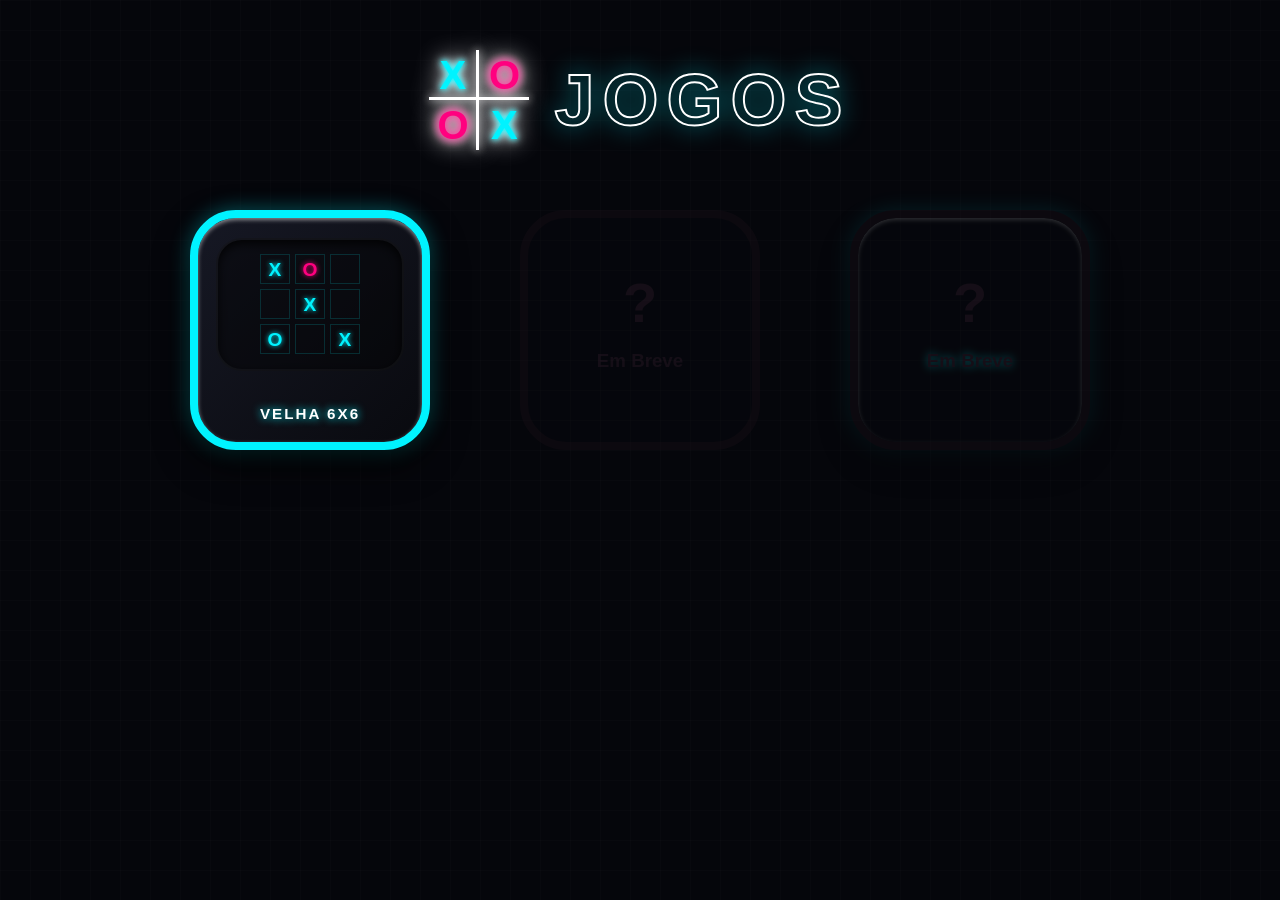
==== index.html @ 347503b6 "Ajuste na logo em formato de cruz e neon controlado" ====
<!DOCTYPE html>
<html lang="pt-BR">
<head>
    <meta charset="UTF-8">
    <meta name="viewport" content="width=device-width, initial-scale=1.0">
    <title>Jogos XO | Portal Futurista</title>
    <link rel="stylesheet" href="style.css">
</head>
<body>

    <header class="main-header">
        <div class="logo-box">
            <div class="logo-matrix-cruz">
                <span class="neon-cyan border-bottom border-right">X</span>
                <span class="neon-pink border-bottom">O</span>
                <span class="neon-pink border-right">O</span>
                <span class="neon-cyan">X</span>
            </div>
            <h1 class="logo-text-vazado">JOGOS</h1>
        </div>
    </header>

    <main class="portal-grid">
        
        <a href="./velha-neon/" class="game-square neon-border-cyan card-velha">
            <div class="game-thumbnail">
                <div class="thumb-grid">
                    <span>X</span><span>O</span><span></span>
                    <span></span><span>X</span><span></span>
                    <span>O</span><span></span><span>X</span>
                </div>
            </div>
            <div class="card-footer">
                <h3>Velha 6x6</h3>
            </div>
        </a>

        <div class="game-square neon-border-pink coming-soon">
            <div class="game-preview">?</div>
            <h3>Em Breve</h3>
        </div>

        <div class="game-square neon-border-cyan coming-soon">
            <div class="game-preview">?</div>
            <h3>Em Breve</h3>
        </div>

    </main>

</body>
</html>
---- style.css ----
/* Configuração Geral e Fundo Espacial */
body {
    margin: 0;
    padding: 0;
    background-color: #05060b;
    background-image: 
        linear-gradient(rgba(255, 255, 255, 0.01) 1px, transparent 1px),
        linear-gradient(90deg, rgba(255, 255, 255, 0.01) 1px, transparent 1px);
    background-size: 30px 30px;
    color: #ffffff;
    font-family: 'Segoe UI', Roboto, Helvetica, Arial, sans-serif;
    display: flex;
    flex-direction: column;
    align-items: center;
    min-height: 100vh;
}

/* --- CABEÇALHO COM LETRAS VAZADA --- */
.main-header {
    margin-top: 50px;
    margin-bottom: 60px;
    user-select: none;
}

.logo-box {
    display: flex;
    align-items: center;
    gap: 25px;
}

/* --- LOGO EM FORMATO DE CRUZ XOXO--- */
.logo-matrix-cruz {
    display: grid;
    grid-template-columns: repeat(2, 50px); /* Tamanho fixo para os quadrantes */
    grid-template-rows: repeat(2, 50px);
    font-size: 2.5rem;
    font-weight: 900;
    text-align: center;
    line-height: 50px; /* Alinha as letras verticalmente no centro do quadrante */
    user-select: none;
}

/* Criando as linhas da cruz com as bordas */
.border-right {
    border-right: 3px solid #ffffff;
}

.border-bottom {
    border-bottom: 3px solid #ffffff;
}

/* Aplica o efeito de luz neon branca/azulada na própria cruz de linhas */
.logo-matrix-cruz span {
    box-sizing: border-box;
/*AQUI CONTROLA O BRILHO DA CRUZ*/
    filter: drop-shadow(0 0 4px #ffffff) drop-shadow(0 0 12px rgba(255, 255, 255, 0.664));
}

/* Efeito Texto Vazado com Borda Neon */
.logo-text-vazado {
    font-size: 4.5rem;
    font-weight: 900;
    letter-spacing: 8px;
    margin: 0;
    color: transparent; /* Torna o interior da letra preto/invisível */
    -webkit-text-stroke: 2px #ffffff; /* Cria a linha do contorno */
    filter: drop-shadow(0 0 12px #00f3ff); /* Espalha o brilho azul nas bordas */
}

.neon-cyan {
    color: #00f3ff;
    text-shadow: 0 0 05px #00f3ff, 0 0 10px rgba(0, 242, 255, 0.404);
}

.neon-pink {
    color: #ff007f;
    text-shadow: 0 0 10px #ff007f, 0 0 10px rgba(255, 0, 128, 0.342);
}

/* --- GRADE DE JOGOS --- */
.portal-grid {
    display: grid;
    grid-template-columns: repeat(auto-fit, minmax(240px, 1fr));
    gap: 40px;
    width: 90%;
    max-width: 950px;
    justify-items: center;
    padding-bottom: 60px;
}

/* --- CARDS ESTILO BROCHE/PATCH INDUSTRIAL --- */
.game-square {
    width: 240px;
    height: 240px;
    border-radius: 46px; /* Borda bem grossa e arredondada */
    background: linear-gradient(135deg, #161824 0%, #090a0f 100%);
    display: flex;
    flex-direction: column;
    align-items: center;
    justify-content: space-between;
    padding: 20px;
    text-decoration: none;
    box-sizing: border-box;
    position: relative;
    transition: all 0.3s cubic-bezier(0.25, 1, 0.5, 1);
}

/* --- DESIGN INTERNO DO CARD ATIVO (THUMBNAIL DA VELHA) --- */
.game-thumbnail {
    width: 100%;
    height: 70%;
    background: rgba(0, 0, 0, 0.4);
    border-radius: 26px;
    display: flex;
    align-items: center;
    justify-content: center;
    border: 2px solid rgba(255, 255, 255, 0.03);
    box-shadow: inset 0 4px 10px rgba(0,0,0,0.8);
    overflow: hidden;
}

/* Simulando o desenho do tabuleiro dentro do card */
.thumb-grid {
    display: grid;
    grid-template-columns: repeat(3, 30px);
    grid-template-rows: repeat(3, 30px);
    gap: 5px;
    text-align: center;
    font-weight: 900;
    font-size: 1.2rem;
    line-height: 30px;
}
.thumb-grid span {
    border: 1px solid rgba(0, 243, 255, 0.15);
}
.thumb-grid span:nth-child(odd) { color: #00f3ff; text-shadow: 0 0 5px #00f3ff; }
.thumb-grid span:nth-child(even) { color: #ff007f; text-shadow: 0 0 5px #ff007f; }

.card-footer h3 {
    margin: 5px 0 0 0;
    font-size: 0.95rem;
    letter-spacing: 2px;
    text-transform: uppercase;
    font-weight: 800;
}

/* --- ENGENHARIA DO NEON DO TUBO (MOLDURA GROSSA) --- */
.neon-border-cyan {
    border: 8px solid #00f3ff;
    box-shadow: 
        0 15px 35px rgba(0, 0, 0, 0.8),
        0 0 20px rgba(0, 243, 255, 0.4),
        inset 0 2px 4px rgba(255, 255, 255, 0.5);
}
.neon-border-cyan h3 {
    color: #ffffff;
    text-shadow: 0 0 8px #00f3ff;
}

/* Hover Interativo: O Tubo brilha mais e o botão pressiona */
.neon-border-cyan:hover:not(.coming-soon) {
    transform: translateY(4px);
    border-color: #5cf7ff;
    box-shadow: 
        0 8px 20px rgba(0, 0, 0, 0.8),
        0 0 40px #00f3ff,
        inset 0 2px 4px rgba(255, 255, 255, 0.5);
}

/* --- ESTILO DOS CARDS APAGADOS (EM BREVE) --- */
.coming-soon {
    border: 8px solid #1e121a; /* Borda grossa apagada */
    background: #08090f;
    justify-content: center;
    opacity: 0.3;
    cursor: not-allowed;
}
.coming-soon .game-preview {
    font-size: 3.5rem;
    color: #3b2333;
    font-weight: 900;
}
.coming-soon h3 {
    color: #3b2333;
    margin-top: 15px;
}
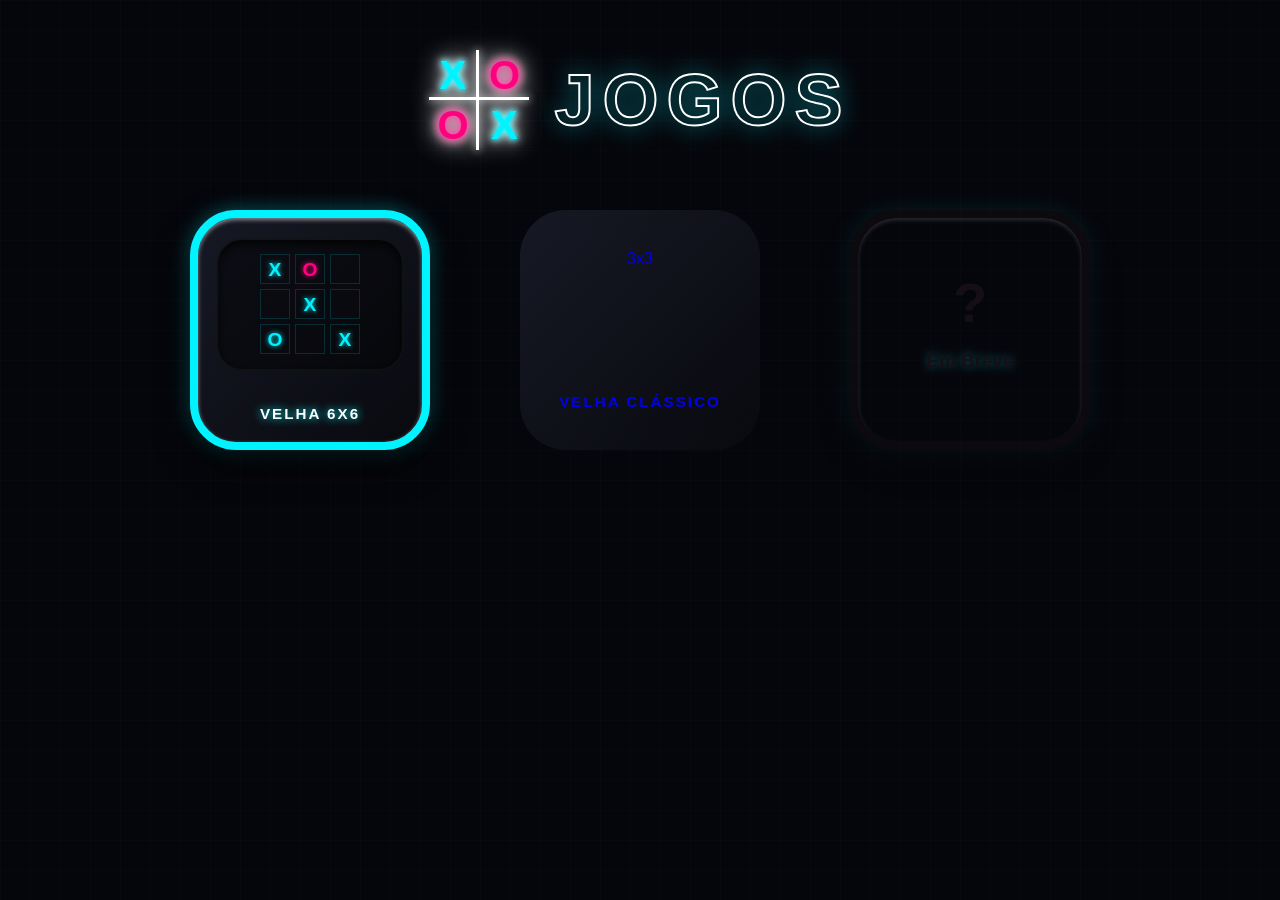
==== commit 322dba26: "Ativado o jogo da velha 3x3 no modo local de 2 jogadores" ====
--- a/index.html
+++ b/index.html
@@ -35,9 +35,13 @@
             </div>
         </a>
 
-        <div class="game-square neon-border-pink coming-soon">
-            <div class="game-preview">?</div>
-            <h3>Em Breve</h3>
+        <div class="game-square neon-border-pink">
+            <a href="./velha-3x3/" class="game-square neon-border-pink">
+            <div class="game-preview">3x3</div>
+            <div class="card-footer">
+                <h3>Velha Clássico</h3>
+            </div>
+        </a>
         </div>
 
         <div class="game-square neon-border-cyan coming-soon">
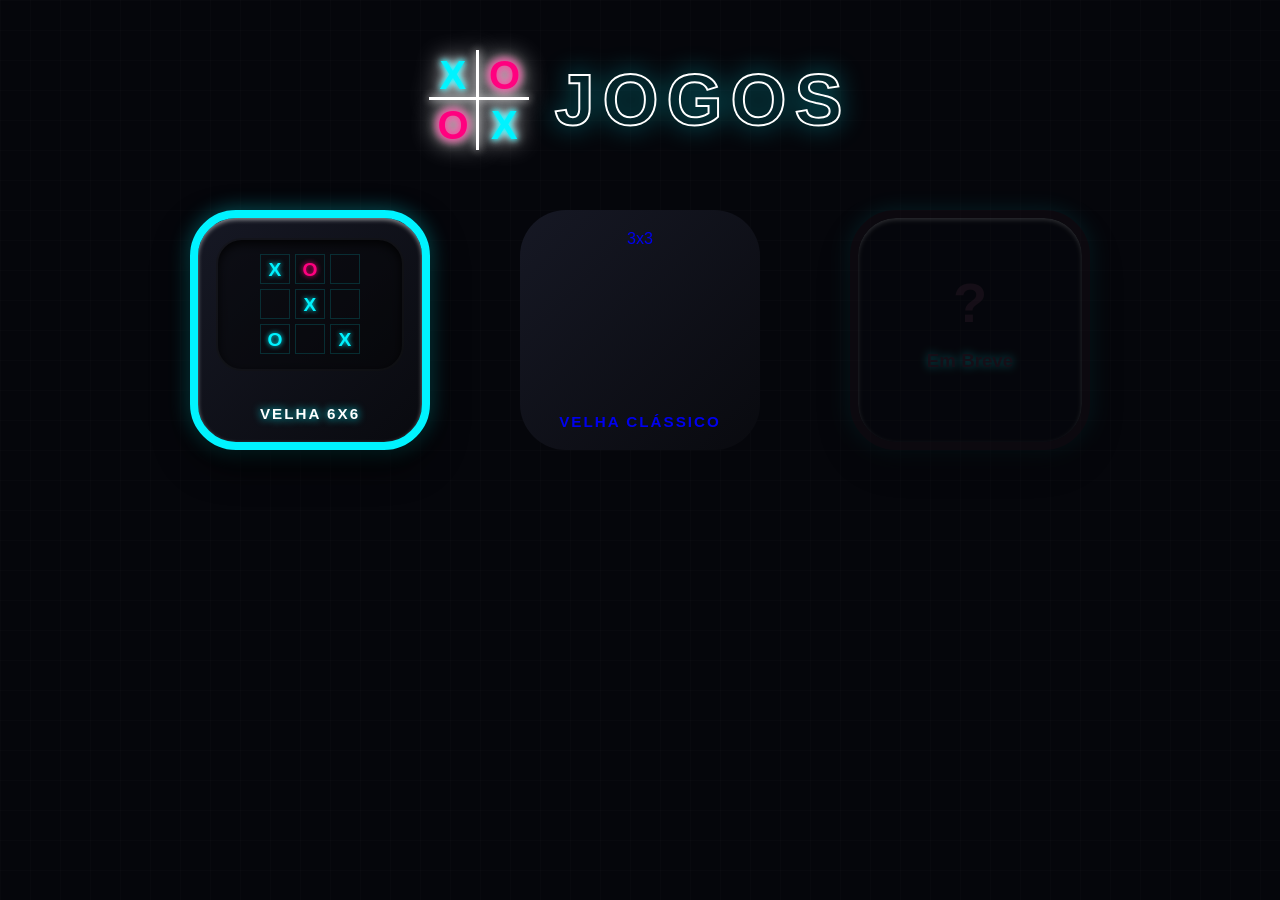
==== commit d7de79ce: "Corrigido link do card 6x6 e removido div duplicada do 3x3" ====
--- a/index.html
+++ b/index.html
@@ -22,7 +22,7 @@
 
     <main class="portal-grid">
         
-        <a href="./velha-neon/" class="game-square neon-border-cyan card-velha">
+        <a href="./velha-6x6/" class="game-square neon-border-cyan card-velha">
             <div class="game-thumbnail">
                 <div class="thumb-grid">
                     <span>X</span><span>O</span><span></span>
@@ -34,16 +34,14 @@
                 <h3>Velha 6x6</h3>
             </div>
         </a>
-
-        <div class="game-square neon-border-pink">
-            <a href="./velha-3x3/" class="game-square neon-border-pink">
+        
+        <a href="./velha-3x3/" class="game-square neon-border-pink">
             <div class="game-preview">3x3</div>
             <div class="card-footer">
                 <h3>Velha Clássico</h3>
             </div>
         </a>
-        </div>
-
+        
         <div class="game-square neon-border-cyan coming-soon">
             <div class="game-preview">?</div>
             <h3>Em Breve</h3>
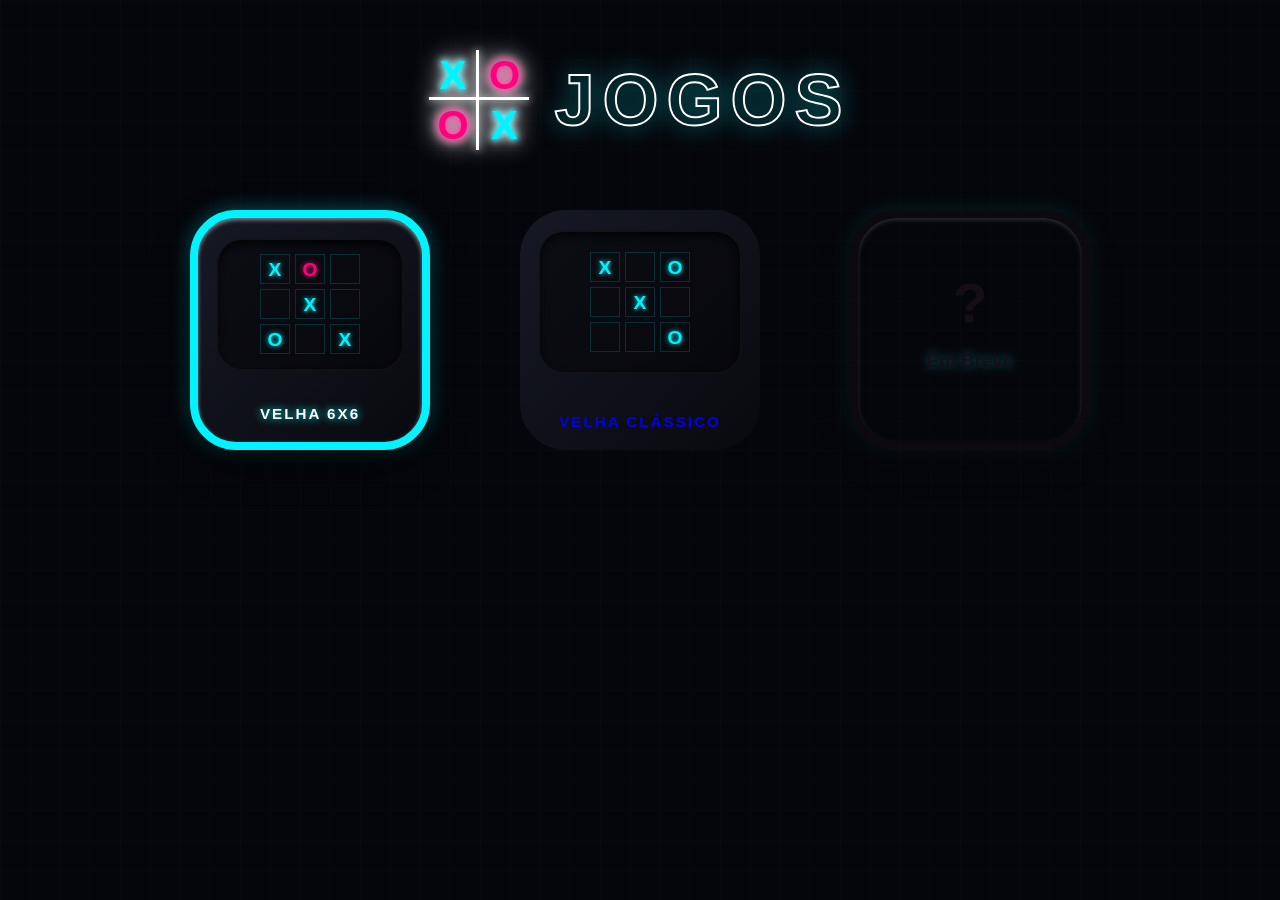
==== commit c36b1f99: "aplicação do tema do primeiro card ao segundo, para visual igual" ====
--- a/index.html
+++ b/index.html
@@ -36,7 +36,13 @@
         </a>
         
         <a href="./velha-3x3/" class="game-square neon-border-pink">
-            <div class="game-preview">3x3</div>
+            <div class="game-thumbnail">
+                <div class="thumb-grid">
+                    <span>X</span><span></span><span>O</span>
+                    <span></span><span>X</span><span></span>
+                    <span></span><span></span><span>O</span>
+                </div>
+            </div>
             <div class="card-footer">
                 <h3>Velha Clássico</h3>
             </div>
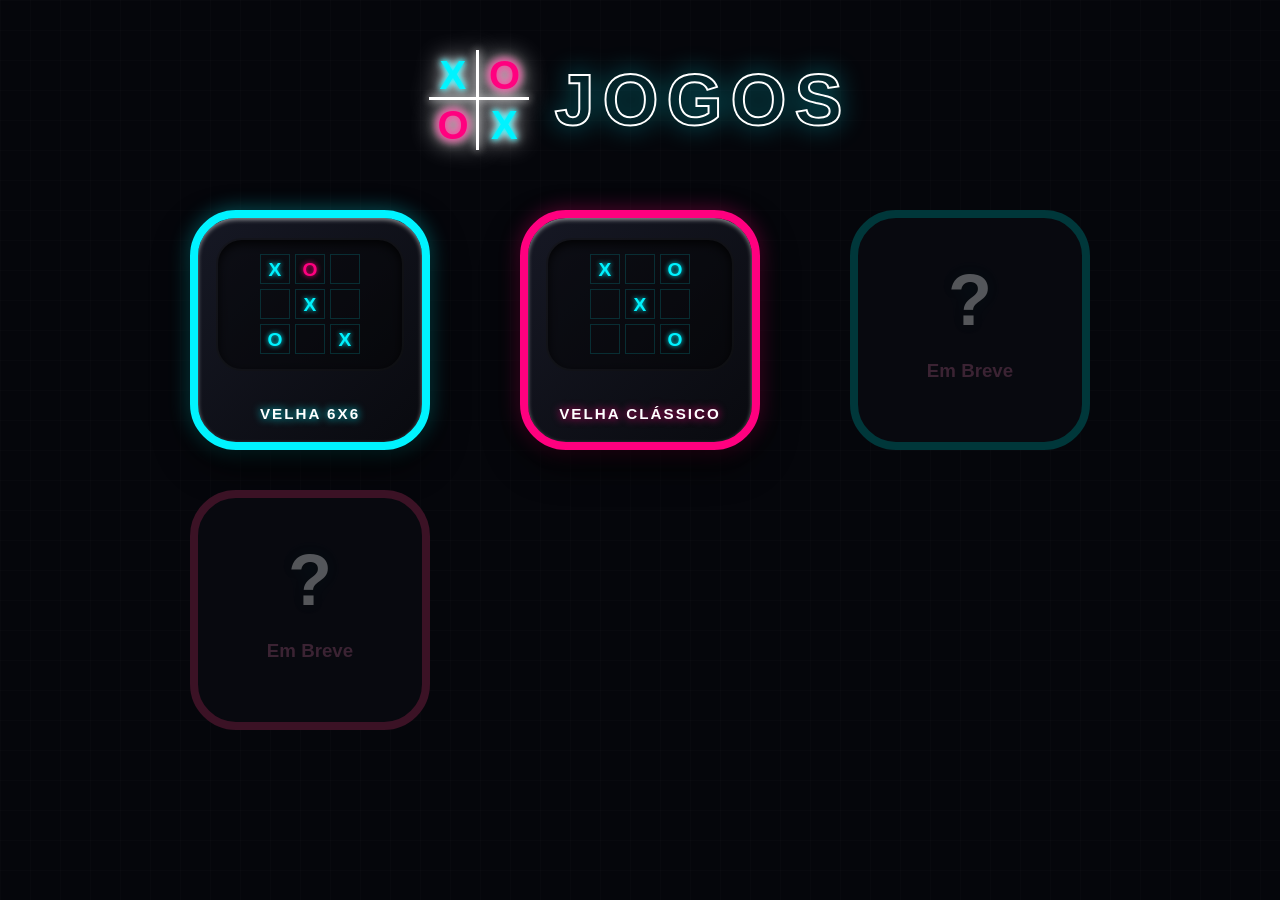
==== commit bf1d0af0: "Estilizado os cards ativos e os cards em breve" ====
--- a/index.html
+++ b/index.html
@@ -21,8 +21,8 @@
     </header>
 
     <main class="portal-grid">
-        
-        <a href="./velha-6x6/" class="game-square neon-border-cyan card-velha">
+    
+        <a href="./velha-6x6/" class="game-square jogo-6x6">
             <div class="game-thumbnail">
                 <div class="thumb-grid">
                     <span>X</span><span>O</span><span></span>
@@ -35,7 +35,7 @@
             </div>
         </a>
         
-        <a href="./velha-3x3/" class="game-square neon-border-pink">
+        <a href="./velha-3x3/" class="game-square jogo-3x3">
             <div class="game-thumbnail">
                 <div class="thumb-grid">
                     <span>X</span><span></span><span>O</span>
@@ -48,7 +48,12 @@
             </div>
         </a>
         
-        <div class="game-square neon-border-cyan coming-soon">
+        <div class="game-square coming-soon em-breve">
+            <div class="game-preview">?</div>
+            <h3>Em Breve</h3>
+        </div>
+
+        <div class="game-square coming-soon em-breve">
             <div class="game-preview">?</div>
             <h3>Em Breve</h3>
         </div>
--- a/style.css
+++ b/style.css
@@ -144,21 +144,21 @@
     font-weight: 800;
 }
 
-/* --- ENGENHARIA DO NEON DO TUBO (MOLDURA GROSSA) --- */
-.neon-border-cyan {
+/* --- AUTOMAÇÃO DOS NEONS IMPARES (1º, 3º, 5º... Sempre serão Ciano) --- */
+.portal-grid .game-square:nth-child(odd) {
     border: 8px solid #00f3ff;
     box-shadow: 
         0 15px 35px rgba(0, 0, 0, 0.8),
         0 0 20px rgba(0, 243, 255, 0.4),
         inset 0 2px 4px rgba(255, 255, 255, 0.5);
 }
-.neon-border-cyan h3 {
+
+.portal-grid .game-square:nth-child(odd) h3 {
     color: #ffffff;
     text-shadow: 0 0 8px #00f3ff;
 }
 
-/* Hover Interativo: O Tubo brilha mais e o botão pressiona */
-.neon-border-cyan:hover:not(.coming-soon) {
+.portal-grid .game-square:nth-child(odd):hover:not(.coming-soon) {
     transform: translateY(4px);
     border-color: #5cf7ff;
     box-shadow: 
@@ -167,20 +167,67 @@
         inset 0 2px 4px rgba(255, 255, 255, 0.5);
 }
 
+/* --- AUTOMAÇÃO DOS NEONS PARES (2º, 4º, 6º... Sempre serão Rosa) --- */
+.portal-grid .game-square:nth-child(even) {
+    border: 8px solid #ff007f;
+    box-shadow: 
+        0 15px 35px rgba(0, 0, 0, 0.8),
+        0 0 20px rgba(255, 0, 128, 0.4),
+        inset 0 2px 4px rgba(255, 255, 255, 0.5);
+}
+
+.portal-grid .game-square:nth-child(even) h3 {
+    color: #ffffff;
+    text-shadow: 0 0 8px #ff007f;
+}
+
+.portal-grid .game-square:nth-child(even):hover:not(.coming-soon) {
+    transform: translateY(4px);
+    border-color: #ff5ca8;
+    box-shadow: 
+        0 8px 20px rgba(0, 0, 0, 0.8),
+        0 0 40px #ff007f,
+        inset 0 2px 4px rgba(255, 255, 255, 0.5);
+}
+
 /* --- ESTILO DOS CARDS APAGADOS (EM BREVE) --- */
-.coming-soon {
-    border: 8px solid #1e121a; /* Borda grossa apagada */
+
+/* Remove o efeito de brilho e movimento dos cards bloqueados */
+.portal-grid .game-square.em-breve {
     background: #08090f;
     justify-content: center;
-    opacity: 0.3;
+    opacity: 1; /* alterar opacidade do card*/
     cursor: not-allowed;
-}
-.coming-soon .game-preview {
-    font-size: 3.5rem;
-    color: #3b2333;
-    font-weight: 900;
-}
-.coming-soon h3 {
-    color: #3b2333;
-    margin-top: 15px;
-}+    transform: none !important;
+}
+
+/* Deixa os textos internos escuros para parecer desligado */
+.portal-grid .game-square.em-breve .game-preview,
+.portal-grid .game-square.em-breve h3 {
+    color: #3b2333 !important;
+    text-shadow: none !important;
+}
+
+/* Aplica as bordas escuras seguindo a nossa regra inteligente (Pares e Ímpares) */
+.portal-grid .game-square.em-breve:nth-child(odd) {
+    border: 8px solid #00373a !important; 
+    box-shadow: none !important;
+}
+
+.portal-grid .game-square.em-breve:nth-child(even) {
+    border: 8px solid #3b1225 !important; 
+    box-shadow: none !important;
+}
+/* --- ESTILIZAÇÃO DO PONTO DE INTERROGAÇÃO "BONITÃO" --- */
+.portal-grid .game-square.em-breve .game-preview {
+    font-size: 4.5rem;          /* Aumenta o tamanho para ficar imponente */
+    font-weight: 900;           /* Deixa o traço bem grosso e moderno */
+    color: #ffffff50 !important;  /* Um tom de roxo/vinho base */
+    
+    /* Um efeito de contorno e text-shadow bem sutil para parecer um neon apagado ou carregando */
+    text-shadow: 0 0 10px rgba(0, 0, 0, 0.219), 0 0 20px rgba(0, 243, 255, 0.05) !important;
+    
+    font-family: 'Impact', 'Arial Black', sans-serif; /* Usa uma fonte mais encorpada e estilosa */
+    user-select: none;          /* Impede o usuário de selecionar o texto sem querer */
+    transition: color 0.3s ease;
+}
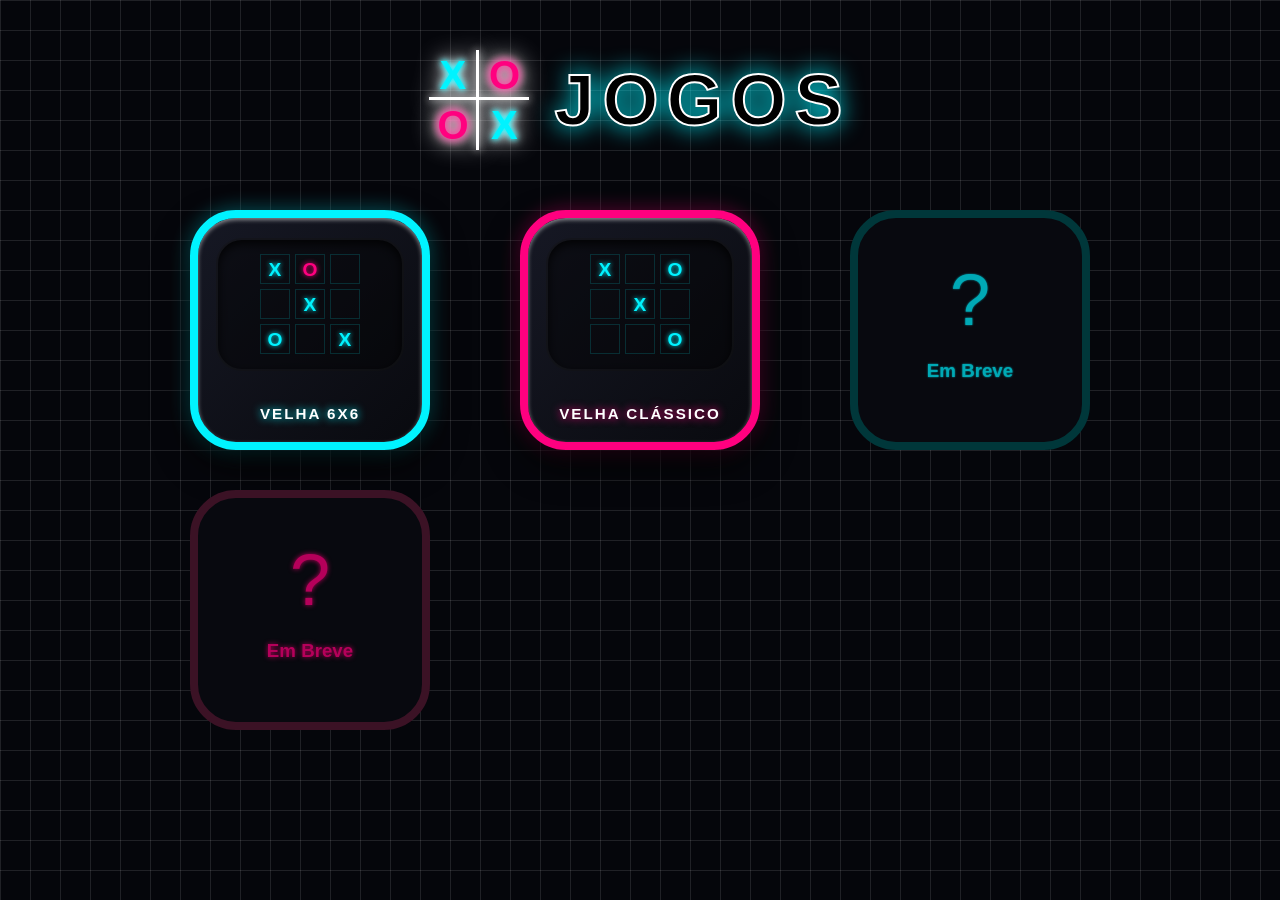
==== commit a12d602b: "Corrigido sobreposicao da grade e preenchimento da logo JOGOS" ====
--- a/index.html
+++ b/index.html
@@ -8,6 +8,8 @@
 </head>
 <body>
 
+    <div class="espaco-grade"></div> 
+    
     <header class="main-header">
         <div class="logo-box">
             <div class="logo-matrix-cruz">
--- a/style.css
+++ b/style.css
@@ -1,167 +1,184 @@
 /* Configuração Geral e Fundo Espacial */
 body {
-    margin: 0;
-    padding: 0;
-    background-color: #05060b;
+    margin: 0;                                                         /* REMOVE O ESPAÇO EM BRANCO PADRÃO QUE O NAVEGADOR CRIA NAS BORDAS DA TELA */
+    padding: 0;                                                        /* REMOVE O PREENCHIMENTO INTERNO PADRÃO DO CORPO DA PÁGINA */
+    background-color: #05060b;                                         /* DEFINE A COR DE FUNDO DO SITE PARA UM AZUL QUASE PRETO (SUPER ESCURO) */
     background-image: 
-        linear-gradient(rgba(255, 255, 255, 0.01) 1px, transparent 1px),
-        linear-gradient(90deg, rgba(255, 255, 255, 0.01) 1px, transparent 1px);
-    background-size: 30px 30px;
-    color: #ffffff;
-    font-family: 'Segoe UI', Roboto, Helvetica, Arial, sans-serif;
-    display: flex;
-    flex-direction: column;
-    align-items: center;
+        linear-gradient(rgba(255, 255, 255, 0.1) 1px, transparent 1px),  /* CRIA AS LINHAS DA GRADE HORIZONTAIS QUASE INVISÍVEIS (1% DE OPACIDADE) */
+        linear-gradient(90deg, rgba(255, 255, 255, 0.1) 1px, transparent 1px); /* CRIA AS LINHAS DA GRADE VERTICAIS GIRADAS EM 90 GRAUS */
+    background-size: 30px 30px;                                        /* DEFINE QUE CADA QUADRADINHO DA GRADE ESPACIAL TERÁ 30X30 PIXELS DE TAMANHO */
+    color: #ffffff;                                                    /* DEFINE A COR PADRÃO DE TODOS OS TEXTOS DO SITE COMO BRANCO */
+    font-family: 'Segoe UI', Roboto, Helvetica, Arial, sans-serif;     /* DEFINE A LISTA DE FONTES DO SITE DO SISTEMA DO USUÁRIO */
+    display: flex;                                                     /* ATIVA O MODO FLEXBOX NO CORPO PARA CONTROLAR O ALINHAMENTO GERAL */
+    flex-direction: column;                                            /* ORGANIZA OS ELEMENTOS FILHOS EM COLUNA (UM ABAIXO DO OUTRO) */
+    align-items: center;                                               /* ALINHA TODOS OS BLOCOS FILHOS NO CENTRO HORIZONTAL DA TELA */
     min-height: 100vh;
+    position: relative;                                                /* ABRE REFERÊNCIA DE POSIÇÃO PARA A CAMADA DA GRADE */                                                 /* GARANTE QUE O FUNDO OCUPA NO MÍNIMO 100% DA ALTURA DA TELA DO USUÁRIO */
+}
+
+/* NOVA CAMADA EXCLUSIVA PARA A GRADE FICAR NO FUNDO */
+.espaco-grade {
+    position: fixed;                                                   /* TRAVA A GRADE NA TELA PARA ELA NÃO SAIR DO LUGAR SE TIVER SCROLL */
+    top: 0;                                                            /* COLA A GRADE NO TOPO DA TELA */
+    left: 0;                                                           /* COLA A GRADE NO LADO ESQUERDO DA TELA */
+    width: 100%;                                                       /* ABRE A GRADE EM 100% DA LARGURA DA TELA */
+    height: 100%;                                                      /* ABRE A GRADE EM 100% DA ALTURA DA TELA */
+    background-image: 
+        linear-gradient(rgba(255, 255, 255, 0.01) 1px, transparent 1px),  /* CRIA AS LINHAS DA GRADE HORIZONTAIS QUASE INVISÍVEIS */
+        linear-gradient(90deg, rgba(255, 255, 255, 0.01) 1px, transparent 1px); /* CRIA AS LINHAS DA GRADE VERTICAIS */
+    background-size: 30px 30px;                                        /* TAMANHO DOS QUADRADINHOS EM 30X30 PIXELS */
+    z-index: -1;                                                       /* O SEGREDO: JOGA ESTA CAMADA TOTALMENTE PARA TRÁS DE TODOS OS TEXTOS E CARDS */
+    pointer-events: none;                                              /* FAZ O MOUSE IGNORAR A GRADE PARA VOCÊ CONSEGUIR CLICAR NOS CARDS NORMALMENTE */
 }
 
 /* --- CABEÇALHO COM LETRAS VAZADA --- */
 .main-header {
-    margin-top: 50px;
-    margin-bottom: 60px;
-    user-select: none;
+    margin-top: 50px;                                                  /* EMPURRA O CABEÇALHO 50 PIXELS PARA BAIXO DO TOPO DA TELA */
+    margin-bottom: 60px;                                               /* CRIA UM ESPAÇO DE 60 PIXELS ABAIXO DO LOGO ANTES DA GRADE */
+    user-select: none;                                                 /* IMPEDE QUE O USUÁRIO CONSIGA SELECIONAR O TEXTO DO TÍTULO COM O MOUSE */
 }
 
 .logo-box {
-    display: flex;
-    align-items: center;
-    gap: 25px;
+    display: flex;                                                     /* ATIVA O FLEXBOX PARA ALINHAR A CRUZ E O TEXTO LADO A LADO */
+    align-items: center;                                               /* ALINHA O CENTRO VERTICAL DA CRUZ COM O CENTRO DO TEXTO "JOGOS" */
+    gap: 25px;                                                         /* CRIA UM DISTANCIAMENTO FIXO DE 25 PIXELS ENTRE A CRUZ E O TEXTO */
 }
 
 /* --- LOGO EM FORMATO DE CRUZ XOXO--- */
 .logo-matrix-cruz {
-    display: grid;
-    grid-template-columns: repeat(2, 50px); /* Tamanho fixo para os quadrantes */
-    grid-template-rows: repeat(2, 50px);
-    font-size: 2.5rem;
-    font-weight: 900;
-    text-align: center;
-    line-height: 50px; /* Alinha as letras verticalmente no centro do quadrante */
-    user-select: none;
+    display: grid;                                                     /* ATIVA O MODO GRID PARA CRIAR UMA TABELA DE QUADRANTES */
+    grid-template-columns: repeat(2, 50px);                            /* CONFIGURA EXATAMENTE 2 COLUNAS DE 50 PIXELS DE LARGURA */
+    grid-template-rows: repeat(2, 50px);                               /* CONFIGURA EXATAMENTE 2 LINHAS DE 50 PIXELS DE ALTURA */
+    font-size: 2.5rem;                                                 /* DEFINE O TAMANHO DAS LETRAS X E O INTERNAS DA LOGO */
+    font-weight: 900;                                                  /* DEIXA OS TRAÇOS DAS LETRAS NA ESPESSURA MÁXIMA (SUPER NEGRITO) */
+    text-align: center;                                                /* ALINHA AS LETRAS NO CENTRO HORIZONTAL DE CADA QUADRANTE */
+    line-height: 50px;                                                 /* ALINHA AS LETRAS NO CENTRO VERTICAL IGUALANDO À ALTURA DO QUADRANTE */
+    user-select: none;                                                 /* BLOQUEIA A SELEÇÃO DAS LETRAS DA LOGO PELO USUÁRIO */
 }
 
 /* Criando as linhas da cruz com as bordas */
 .border-right {
-    border-right: 3px solid #ffffff;
+    border-right: 3px solid #ffffff;                                   /* CRIA A LINHA VERTICAL BRANCA NO LADO DIREITO DO QUADRANTE */
 }
 
 .border-bottom {
-    border-bottom: 3px solid #ffffff;
+    border-bottom: 3px solid #ffffff;                                  /* CRIA A LINHA HORIZONTAL BRANCA NA PARTE DE BAIXO DO QUADRANTE */
 }
 
 /* Aplica o efeito de luz neon branca/azulada na própria cruz de linhas */
 .logo-matrix-cruz span {
-    box-sizing: border-box;
-/*AQUI CONTROLA O BRILHO DA CRUZ*/
-    filter: drop-shadow(0 0 4px #ffffff) drop-shadow(0 0 12px rgba(255, 255, 255, 0.664));
+    box-sizing: border-box;                                            /* GARANTE QUE A ESPESSURA DA BORDA NÃO ALTERE O TAMANHO DE 50PX DO QUADRANTE */
+    filter: drop-shadow(0 0 4px #ffffff) drop-shadow(0 0 12px rgba(255, 255, 255, 0.664)); /* APLICA DUAS CAMADAS DE SHADOW PARA FAZER A LOGO BRILHAR */
 }
 
 /* Efeito Texto Vazado com Borda Neon */
 .logo-text-vazado {
-    font-size: 4.5rem;
-    font-weight: 900;
-    letter-spacing: 8px;
-    margin: 0;
-    color: transparent; /* Torna o interior da letra preto/invisível */
-    -webkit-text-stroke: 2px #ffffff; /* Cria a linha do contorno */
-    filter: drop-shadow(0 0 12px #00f3ff); /* Espalha o brilho azul nas bordas */
+    font-size: 4.5rem;                                                 /* DEIXA A PALAVRA "JOGOS" GIGANTE E IMPOENTE NO TOPO */
+    font-weight: 900;                                                  /* DEIXA O TRAÇO DO CONTORNO DA LETRA EM NEGRITO MÁXIMO */
+    letter-spacing: 8px;                                               /* CRIA UM ESPAÇO DE 8 PIXELS DE ISOLAMENTO ENTRE CADA LETRA */
+    margin: 0;                                                         /* ZERA AS MARGENS PADRÃO DO ELEMENTO H1 */
+    color: #000000;                                                /* TORNA O INTERIOR DA LETRA COMPLETAMENTE TRANSPARENTE E VAZADO */
+    -webkit-text-stroke: 2px #ffffff;                                  /* DESENHA A LINHA DE CONTORNO DA LETRA COM 2 PIXELS NA COR BRANCA */
+    filter: drop-shadow(0 0 12px #00f3ff);                             /* EXPANDE UM BRILHO AZUL CIANO REFORÇADO A PARTIR DO CONTORNO DELA */
 }
 
 .neon-cyan {
-    color: #00f3ff;
-    text-shadow: 0 0 05px #00f3ff, 0 0 10px rgba(0, 242, 255, 0.404);
+    color: #00f3ff;                                                    /* PINTA O TEXTO DE AZUL CIANO VIVO */
+    text-shadow: 0 0 05px #00f3ff, 0 0 10px rgba(0, 242, 255, 0.404);  /* GERA O EFEITO DE LUZ NEON AZUL EM DUAS CAMADAS ATRÁS DO TEXTO */
 }
 
 .neon-pink {
-    color: #ff007f;
-    text-shadow: 0 0 10px #ff007f, 0 0 10px rgba(255, 0, 128, 0.342);
+    color: #ff007f;                                                    /* PINTA O TEXTO DE ROSA CHOQUE VIVO */
+    text-shadow: 0 0 10px #ff007f, 0 0 10px rgba(255, 0, 128, 0.342);  /* GERA O EFEITO DE LUZ NEON ROSA ATRÁS DO TEXTO */
 }
 
 /* --- GRADE DE JOGOS --- */
 .portal-grid {
-    display: grid;
-    grid-template-columns: repeat(auto-fit, minmax(240px, 1fr));
-    gap: 40px;
-    width: 90%;
-    max-width: 950px;
-    justify-items: center;
-    padding-bottom: 60px;
+    display: grid;                                                     /* TRANSFORMA O CONTAINER EM UMA MALHA AUTOMÁTICA DE GRID */
+    grid-template-columns: repeat(auto-fit, minmax(240px, 1fr));       /* CRIA COLUNAS DINÂMICAS QUE SE ADAPTAM À TELA SOZINHAS (MÍNIMO 240PX) */
+    gap: 40px;                                                         /* COMPRIMENTO DO ISOLAMENTO DE ESPAÇO ENTRE UM CARD E OUTRO (40PX) */
+    width: 90%;                                                        /* ADOTA 90% DA LARGURA DA TELA EM DISPOSITIVOS PEQUENOS */
+    max-width: 950px;                                                  /* TRAVA O TAMANHO MÁXIMO EM 950PX EM MONITORES GRANDES PARA NÃO DESORGANIZAR */
+    justify-items: center;                                             /* CENTRALIZA CADA CARD PERFEITAMENTE DENTRO DA SUA RESPECTIVA COLUNA */
+    padding-bottom: 60px;                                              /* ESPAÇO DE SEGURANÇA NO FUNDO PARA O GRID NÃO ENCOSTAR NO FINAL DA PÁGINA */
 }
 
 /* --- CARDS ESTILO BROCHE/PATCH INDUSTRIAL --- */
 .game-square {
-    width: 240px;
-    height: 240px;
-    border-radius: 46px; /* Borda bem grossa e arredondada */
-    background: linear-gradient(135deg, #161824 0%, #090a0f 100%);
-    display: flex;
-    flex-direction: column;
-    align-items: center;
-    justify-content: space-between;
-    padding: 20px;
-    text-decoration: none;
-    box-sizing: border-box;
-    position: relative;
-    transition: all 0.3s cubic-bezier(0.25, 1, 0.5, 1);
+    width: 240px;                                                      /* LARGURA FIXA OBRIGATÓRIA DE TODOS OS CARDS DO SITE */
+    height: 240px;                                                     /* ALTURA FIXA OBRIGATÓRIA DE TODOS OS CARDS DO SITE */
+    border-radius: 46px;                                               /* ARREDONDAMENTO BEM ACENTUADO DOS CANTOS DANDO O LOOK EM BORRACHADO */
+    background: linear-gradient(135deg, #161824 0%, #090a0f 100%);     /* DEGRADÊ DIAGONAL ESCURO PARA O FUNDO PADRÃO DO CORPO DO CARD */
+    display: flex;                                                     /* ABRE O MODO FLEXBOX INTERNO DO CARD PARA ARRUMAR OS ITENS */
+    flex-direction: column;                                            /* REORGANIZA O FLUXO EM COLUNA (THUMBNAIL EM CIMA, TEXTO EMBAIXO) */
+    align-items: center;                                               /* CENTRALIZA TODOS OS COMPONENTES HORIZONTALMENTE DENTRO DO CARD */
+    justify-content: space-between;                                    /* DISTRIBUI O ESPAÇO EMPURRANDO A THUMB PRO TOPO E O TÍTULO PRO RODAPÉ */
+    padding: 20px;                                                     /* CRIA UM RECHEIO INTERNO DE ISOLAMENTO DE 20 PIXELS NAS BORDAS DO CARD */
+    text-decoration: none;                                             /* LIMPA O SUB LINHADO AZUL QUE VEM POR PADRÃO NOS LINKS DE TAG DE ANCORA */
+    box-sizing: border-box;                                            /* SEGURA O PADDING E A BORDA NO INTERIOR DO TAMANHO TOTAL SEM ESTOURAR OS 240PX */
+    position: relative;                                                /* ABRE REFERENCIA DE POSIÇÃO PARA ELEMENTOS FILHOS QUE QUEIRAM SE MOVER */
+    transition: all 0.3s cubic-bezier(0.25, 1, 0.5, 1);                /* SUAVIZA QUALQUER MUDANÇA VISUAL (COMO O HOVER) LEVANDO 0.3 SEGUNDOS */
 }
 
 /* --- DESIGN INTERNO DO CARD ATIVO (THUMBNAIL DA VELHA) --- */
 .game-thumbnail {
-    width: 100%;
-    height: 70%;
-    background: rgba(0, 0, 0, 0.4);
-    border-radius: 26px;
-    display: flex;
-    align-items: center;
-    justify-content: center;
-    border: 2px solid rgba(255, 255, 255, 0.03);
-    box-shadow: inset 0 4px 10px rgba(0,0,0,0.8);
-    overflow: hidden;
+    width: 100%;                                                       /* ABRE EM 100% PARA OCUPAR TODA A LARGURA DISPONÍVEL DO CARD */
+    height: 70%;                                                       /* RESERVA 70% DA ALTURA INTERNA SÓ PARA A CAIXA DA MINIATURA */
+    background: rgba(0, 0, 0, 0.4);                                    /* ESCURECE O FUNDO COM PRETO TRANSPARENTE PARA EFEITO DE JANELA PROFUNDA */
+    border-radius: 26px;                                               /* ARREDONDA OS CANTOS INTERNOS DA JANELA DO JOGO */
+    display: flex;                                                     /* FLEXBOX PARA DIAGRAMAR O MINI TABULEIRO CENTRALIZADO */
+    align-items: center;                                               /* CENTRALIZA VERTICALMENTE O MINI TABULEIRO */
+    justify-content: center;                                           /* CENTRALIZA HORIZONTALMENTE O MINI TABULEIRO */
+    border: 2px solid rgba(255, 255, 255, 0.03);                       /* CONTORNO CINZA ULTRA FINO SÓ PARA DAR REFINAMENTO VISUAL */
+    box-shadow: inset 0 4px 10px rgba(0,0,0,0.8);                      /* CRIA UMA SOMBRA INTERNA PASSANDO A IMPRESSÃO DE CAIXA REBAIXADA */
+    overflow: hidden;                                                  /* CORTA QUALQUER DETALHE DO JOGO QUE OUSE VAZAR FORA DA JANELA */
 }
 
 /* Simulando o desenho do tabuleiro dentro do card */
 .thumb-grid {
-    display: grid;
-    grid-template-columns: repeat(3, 30px);
-    grid-template-rows: repeat(3, 30px);
-    gap: 5px;
-    text-align: center;
-    font-weight: 900;
-    font-size: 1.2rem;
-    line-height: 30px;
-}
+    display: grid;                                                     /* TRANSFORMA A MINIATURA EM UM MICRO GRID DO TABULEIRO */
+    grid-template-columns: repeat(3, 30px);                            /* MONTA EXATAMENTE 3 COLUNAS QUADRADAS DE 30 PIXELS */
+    grid-template-rows: repeat(3, 30px);                               /* MONTA EXATAMENTE 3 LINHAS QUADRADAS DE 30 PIXELS */
+    gap: 5px;                                                          /* ESPAÇO DE 5 PIXELS QUE MODELA AS LINHAS DIVISÓRIAS DO TABULEIRO */
+    text-align: center;                                                /* CENTRALIZA AS LETRAS X E O NA CAIXINHA */
+    font-weight: 900;                                                  /* COLOCA AS LETRAS DA MINIATURA EM NEGRITO MÁXIMO */
+    font-size: 1.2rem;                                                 /* AJUSTA O TAMANHO VISUAL DO X E O NO MINI TABULEIRO */
+    line-height: 30px;                                                 /* CENTRALIZA VERTICALMENTE AS LETRAS CHANCELANDO COM A ALTURA DE 30PX */
+}
+
 .thumb-grid span {
-    border: 1px solid rgba(0, 243, 255, 0.15);
-}
-.thumb-grid span:nth-child(odd) { color: #00f3ff; text-shadow: 0 0 5px #00f3ff; }
-.thumb-grid span:nth-child(even) { color: #ff007f; text-shadow: 0 0 5px #ff007f; }
+    border: 1px solid rgba(0, 243, 255, 0.15);                         /* RISCA CADA CASINHA COM UMA LINHA AZUL BEM SUAVE E DISCRETA */
+}
+
+.thumb-grid span:nth-child(odd) { color: #00f3ff; text-shadow: 0 0 5px #00f3ff; }   /* SELECIONA AS CASINHAS ÍMPARES DA MINIATURA E PINTA DE NEON CIANO */
+.thumb-grid span:nth-child(even) { color: #ff007f; text-shadow: 0 0 5px #ff007f; }  /* SELECIONA AS CASINHAS PARES DA MINIATURA E PINTA DE NEON ROSA */
 
 .card-footer h3 {
-    margin: 5px 0 0 0;
-    font-size: 0.95rem;
-    letter-spacing: 2px;
-    text-transform: uppercase;
-    font-weight: 800;
+    margin: 5px 0 0 0;                                                 /* SEPARA EM 5 PIXELS O TOPO DO TÍTULO EM RELAÇÃO À JANELA DA THUMB */
+    font-size: 0.95rem;                                                /* TAMANHO DISCRETO E REFINADO PARA O TEXTO DO TÍTULO DO JOGO */
+    letter-spacing: 2px;                                               /* CRIA UM RESPIRO AFASTANDO AS LETRAS DO TÍTULO EM 2 PIXELS */
+    text-transform: uppercase;                                         /* OBRIGA OS TÍTULOS DOS JOGOS A SE COMPORTAREM EM LETRAS MAIÚSCULAS */
+    font-weight: 800;                                                  /* DETERMINA PESO DE NEGRITO EXPANDIDO PRO TÍTULO DO CARD */
 }
 
 /* --- AUTOMAÇÃO DOS NEONS IMPARES (1º, 3º, 5º... Sempre serão Ciano) --- */
 .portal-grid .game-square:nth-child(odd) {
-    border: 8px solid #00f3ff;
-    box-shadow: 
+    border: 8px solid #00f3ff;                                         /* DETECTA QUE O CARD É ÍMPAR E CHUVA A BORDA GROSSA DE REVESTIMENTO CIANO */
+    box-shadow:                                                        /* APLICA AS TRÊS CAMADAS DE BRILHO: DISTANCIA PRETA, NEON EXTERNO E REFORÇO INTERNO BRANCO */
         0 15px 35px rgba(0, 0, 0, 0.8),
         0 0 20px rgba(0, 243, 255, 0.4),
         inset 0 2px 4px rgba(255, 255, 255, 0.5);
 }
 
 .portal-grid .game-square:nth-child(odd) h3 {
-    color: #ffffff;
-    text-shadow: 0 0 8px #00f3ff;
-}
-
-.portal-grid .game-square:nth-child(odd):hover:not(.coming-soon) {
-    transform: translateY(4px);
-    border-color: #5cf7ff;
-    box-shadow: 
+    color: #ffffff;                                                    /* PREENCHE A PARTE INTERNA DO TEXTO COM A COR BRANCA */
+    text-shadow: 0 0 8px #00f3ff;                                      /* ACENDE A LUZ NEON AZUL EM VOLTA DO TÍTULO DO JOGO ÍMPAR */
+}
+
+.portal-grid .game-square:nth-child(odd):hover:not(.em-breve) {
+    transform: translateY(4px);                                        /* HOVER INTERATIVO: EMPURRA O CARD ATIVO 4PX PARA BAIXO IMITANDO UM BOTÃO REAL */
+    border-color: #5cf7ff;                                             /* LIGA UMA VOLTAGEM MAIS CLARA E VIBRANTE NA COR DA BORDA CIANO NO TOQUE */
+    box-shadow:                                                        /* EXPANDE A FORÇA DO BRILHO EXTERNO REFORÇANDO A LUMINOSIDADE DO NEON (DE 20 FORA PRA 40) */
         0 8px 20px rgba(0, 0, 0, 0.8),
         0 0 40px #00f3ff,
         inset 0 2px 4px rgba(255, 255, 255, 0.5);
@@ -169,22 +186,22 @@
 
 /* --- AUTOMAÇÃO DOS NEONS PARES (2º, 4º, 6º... Sempre serão Rosa) --- */
 .portal-grid .game-square:nth-child(even) {
-    border: 8px solid #ff007f;
-    box-shadow: 
+    border: 8px solid #ff007f;                                         /* DETECTA QUE O CARD É PAR E INJETA A MOLDURA DE BORDA GROSSA ROSA NEON */
+    box-shadow:                                                        /* APLICA A ENGENHARIA DE BRILHO ADAPTADA COM A COR ROSA NO COMPONENTE EXTEIOR */
         0 15px 35px rgba(0, 0, 0, 0.8),
         0 0 20px rgba(255, 0, 128, 0.4),
         inset 0 2px 4px rgba(255, 255, 255, 0.5);
 }
 
 .portal-grid .game-square:nth-child(even) h3 {
-    color: #ffffff;
-    text-shadow: 0 0 8px #ff007f;
-}
-
-.portal-grid .game-square:nth-child(even):hover:not(.coming-soon) {
-    transform: translateY(4px);
-    border-color: #ff5ca8;
-    box-shadow: 
+    color: #ffffff;                                                    /* MANTÉM INTERIOR DO TEXTO EM BRANCO */
+    text-shadow: 0 0 8px #ff007f;                                      /* ACENDE A LUZ NEON ROSA CHOQUE EM VOLTA DO TÍTULO DO JOGO PAR */
+}
+
+.portal-grid .game-square:nth-child(even):hover:not(.em-breve) {
+    transform: translateY(4px);                                        /* ANIMAÇÃO DE AFUNDAMENTO DO BOTÃO DE JOGO PAR */
+    border-color: #ff5ca8;                                             /* CLAREIA O TOM DA BORDA ROSA SIMULANDO MAIOR LUMINOSIDADE NO TOQUE */
+    box-shadow:                                                        /* EXTRAPOLA O BRILHO ROSA PARA 40 PIXELS DE ESPALHAMENTO NO HOVER DO MOUSE */
         0 8px 20px rgba(0, 0, 0, 0.8),
         0 0 40px #ff007f,
         inset 0 2px 4px rgba(255, 255, 255, 0.5);
@@ -194,40 +211,43 @@
 
 /* Remove o efeito de brilho e movimento dos cards bloqueados */
 .portal-grid .game-square.em-breve {
-    background: #08090f;
-    justify-content: center;
-    opacity: 1; /* alterar opacidade do card*/
-    cursor: not-allowed;
-    transform: none !important;
-}
-
-/* Deixa os textos internos escuros para parecer desligado */
-.portal-grid .game-square.em-breve .game-preview,
-.portal-grid .game-square.em-breve h3 {
-    color: #3b2333 !important;
-    text-shadow: none !important;
+    background: #08090f;                                               /* ALTERA O FUNDO PARA UM CINZA SÓLIDO TOTALMENTE OPACO DE CARD DESLIGADO */
+    justify-content: center;                                           /* OBRIGA OS ITENS INTERNOS A FICAREM PERFEITAMENTE AGRUPADOS NO MEIO DO CARD */
+    opacity: 1;                                                        /* MANIFESTA O CARD TOTALMENTE VISÍVEL (OPACIDADE MAXIMA NO CONTAINER) */
+    cursor: not-allowed;                                               /* BLOQUEIA A NAVEGAÇÃO INTERATIVA COLOCANDO O SINAL DE PROIBIDO NO MOUSE */
+    transform: none !important;                                        /* O !IMPORTANT ANULA O EFEITO DE DESCER NO HOVER TRAVANDO O CARD ESTÁTICO */
+}
+
+/* CARD ÍMPAR (CARD 3): Aplica um Azul Ciano mais escuro, mas com NEON ACESO */
+.portal-grid .game-square.em-breve:nth-child(odd) .game-preview,
+.portal-grid .game-square.em-breve:nth-child(odd) h3 {
+    color: #00a9b5 !important;                                         /* PINTA A MÃE DA LETRA E O SÍMBOLO "?" COM UM CIANO METÁLICO MAIS FECHADO */
+    text-shadow: 0 0 2px #00a8b5 !important;                          /* CONCEDE UMA SOMBRA LUMINOSA AZUL CURTA DE APENAS 2 PIXELS (NEON ATIVO FOSCO) */
+}
+
+/* CARD PAR (CARD 4): Aplica um Rosa mais escuro, mas com NEON ACESO */
+.portal-grid .game-square.em-breve:nth-child(even) .game-preview,
+.portal-grid .game-square.em-breve:nth-child(even) h3 {
+    color: #b5005a !important;                                         /* PINTA A MÃE DA LETRA E O SÍMBOLO "?" COM UM ROSA/VINHO MAIS FECHADO */
+    text-shadow: 0 0 5px #b5005a !important;                          /* CONCEDE UMA SOMBRA LUMINOSA ROSA DE 5 PIXELS COMPLEMENTANDO O CANAL DO CARD */
 }
 
 /* Aplica as bordas escuras seguindo a nossa regra inteligente (Pares e Ímpares) */
 .portal-grid .game-square.em-breve:nth-child(odd) {
-    border: 8px solid #00373a !important; 
-    box-shadow: none !important;
+    border: 8px solid #00373a !important;                              /* SE O CARD BLOQUEADO FOR ÍMPAR, GANHA A BORDA GROSSA CIANO PETRÓLEO DESLIGADA */
+    box-shadow: none !important;                                       /* ARRANCA FORA TODA E QUALQUER SOMBRA LUMINOSA DE FORA DO CARD ATIVO */
 }
 
 .portal-grid .game-square.em-breve:nth-child(even) {
-    border: 8px solid #3b1225 !important; 
-    box-shadow: none !important;
-}
-/* --- ESTILIZAÇÃO DO PONTO DE INTERROGAÇÃO "BONITÃO" --- */
+    border: 8px solid #3b1225 !important;                              /* SE O CARD BLOQUEADO FOR PAR, GANHA A BORDA GROSSA ROSA BORDÔ DESLIGADA */
+    box-shadow: none !important;                                       /* DELETA A SOMBRA EXTERNA BRILHANTE DO CARD BLOQUEADO PAR */
+}
+
+/* --- ESTILIZAÇÃO DO PONTO DE INTERROGAÇÃO CENTRAL, --- */
 .portal-grid .game-square.em-breve .game-preview {
-    font-size: 4.5rem;          /* Aumenta o tamanho para ficar imponente */
-    font-weight: 900;           /* Deixa o traço bem grosso e moderno */
-    color: #ffffff50 !important;  /* Um tom de roxo/vinho base */
-    
-    /* Um efeito de contorno e text-shadow bem sutil para parecer um neon apagado ou carregando */
-    text-shadow: 0 0 10px rgba(0, 0, 0, 0.219), 0 0 20px rgba(0, 243, 255, 0.05) !important;
-    
-    font-family: 'Impact', 'Arial Black', sans-serif; /* Usa uma fonte mais encorpada e estilosa */
-    user-select: none;          /* Impede o usuário de selecionar o texto sem querer */
-    transition: color 0.3s ease;
-}
+    font-size: 4.5rem;                                                 /* ELEVA O TAMANHO DO CARACTERE DO "?" DEIXANDO ELE GRANDE E IMPOENTE */
+    font-weight: 300;                                                  /* EQUILIBRA O PESO DO CORPO DA FONTE DO "?" PARA UM TRAÇO MAIS FINO */
+    font-family: 'Impact', 'Arial Black', sans-serif;                  /* FORÇA A FONTE DO "?" SER ESPESSA E QUADRADA NO LOOK DIGITAL RETRÔ */
+    user-select: none;                                                 /* BLOQUEIA O USUÁRIO DE CLICAR E ARRASTAR DESTACANDO O SÍMBOLO "?" */
+    transition: color 0.3s ease;                                       /* COLOCA RETARDO SUAVE CASO O ELEMENTO SOFRA TRANSIÇÃO DE COR */
+}
